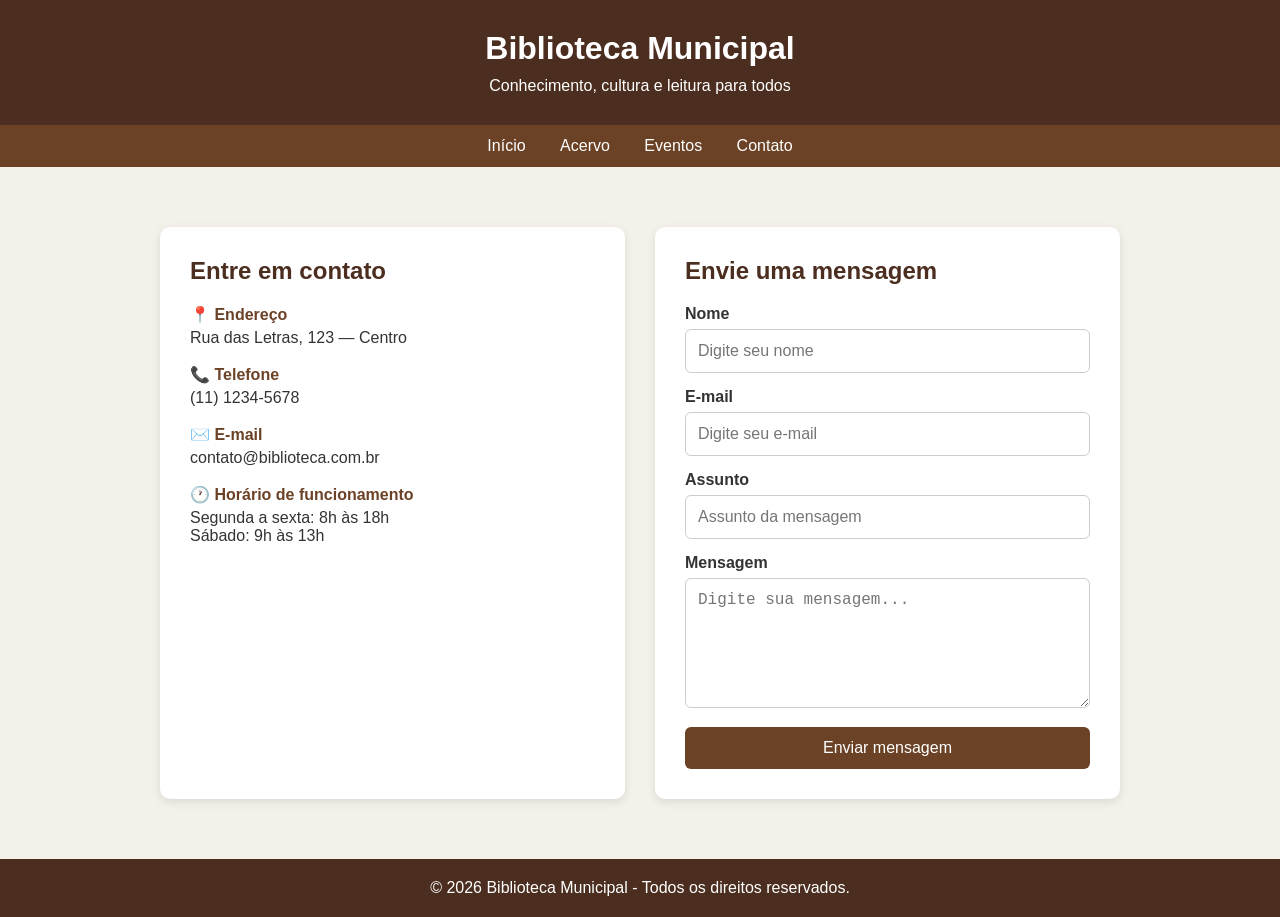
==== contato.html @ c2b4419c "contatos quase pronto alterar usuario" ====
<!DOCTYPE html>
<html lang="pt-BR">
<head>
    <meta charset="UTF-8">
    <meta name="viewport" content="width=device-width, initial-scale=1.0">
    <title>Contato - Biblioteca</title>

    <style>
        * {
            margin: 0;
            padding: 0;
            box-sizing: border-box;
        }

        body {
            font-family: Arial, sans-serif;
            background-color: #f4f1ea;
            color: #333;
        }

        header {
            background-color: #4b2e1f;
            color: white;
            text-align: center;
            padding: 30px 20px;
        }

        header h1 {
            margin-bottom: 10px;
        }

        nav {
            background-color: #6b4226;
            text-align: center;
            padding: 12px;
        }

        nav a {
            color: white;
            text-decoration: none;
            margin: 0 15px;
        }

        nav a:hover {
            text-decoration: underline;
        }

        main {
            max-width: 1000px;
            margin: 40px auto;
            padding: 20px;
        }

        .contato {
            display: grid;
            grid-template-columns: 1fr 1fr;
            gap: 30px;
        }

        .card {
            background-color: white;
            padding: 30px;
            border-radius: 10px;
            box-shadow: 0 3px 10px rgba(0,0,0,0.1);
        }

        .card h2 {
            color: #4b2e1f;
            margin-bottom: 20px;
        }

        .informacao {
            margin-bottom: 18px;
        }

        .informacao strong {
            display: block;
            margin-bottom: 5px;
            color: #6b4226;
        }

        label {
            display: block;
            margin-bottom: 6px;
            font-weight: bold;
        }

        input,
        textarea {
            width: 100%;
            padding: 12px;
            margin-bottom: 15px;
            border: 1px solid #ccc;
            border-radius: 6px;
            font-size: 16px;
        }

        textarea {
            height: 130px;
            resize: vertical;
        }

        button {
            width: 100%;
            padding: 12px;
            background-color: #6b4226;
            color: white;
            border: none;
            border-radius: 6px;
            font-size: 16px;
            cursor: pointer;
        }

        button:hover {
            background-color: #4b2e1f;
        }

        footer {
            margin-top: 40px;
            background-color: #4b2e1f;
            color: white;
            text-align: center;
            padding: 20px;
        }

        @media (max-width: 700px) {
            .contato {
                grid-template-columns: 1fr;
            }

            nav a {
                display: block;
                margin: 8px;
            }
        }
    </style>
</head>

<body>

    <header>
        <h1>Biblioteca Municipal</h1>
        <p>Conhecimento, cultura e leitura para todos</p>
    </header>

    <nav>
        <a href="index.html">Início</a>
        <a href="acervo.html">Acervo</a>
        <a href="eventos.html">Eventos</a>
        <a href="contato.html">Contato</a>
    </nav>

    <main>
        <div class="contato">

            <section class="card">
                <h2>Entre em contato</h2>

                <div class="informacao">
                    <strong>📍 Endereço</strong>
                    Rua das Letras, 123 — Centro
                </div>

                <div class="informacao">
                    <strong>📞 Telefone</strong>
                    (11) 1234-5678
                </div>

                <div class="informacao">
                    <strong>✉️ E-mail</strong>
                    contato@biblioteca.com.br
                </div>

                <div class="informacao">
                    <strong>🕐 Horário de funcionamento</strong>
                    Segunda a sexta: 8h às 18h<br>
                    Sábado: 9h às 13h
                </div>
            </section>

            <section class="card">
                <h2>Envie uma mensagem</h2>

                <form action="#" method="post">

                    <label for="nome">Nome</label>
                    <input type="text" id="nome" name="nome"
                           placeholder="Digite seu nome" required>

                    <label for="email">E-mail</label>
                    <input type="email" id="email" name="email"
                           placeholder="Digite seu e-mail" required>

                    <label for="assunto">Assunto</label>
                    <input type="text" id="assunto" name="assunto"
                           placeholder="Assunto da mensagem" required>

                    <label for="mensagem">Mensagem</label>
                    <textarea id="mensagem" name="mensagem"
                              placeholder="Digite sua mensagem..." required></textarea>

                    <button type="submit">Enviar mensagem</button>

                </form>
            </section>

        </div>
    </main>

    <footer>
        <p>&copy; 2026 Biblioteca Municipal - Todos os direitos reservados.</p>
    </footer>

</body>
</html>
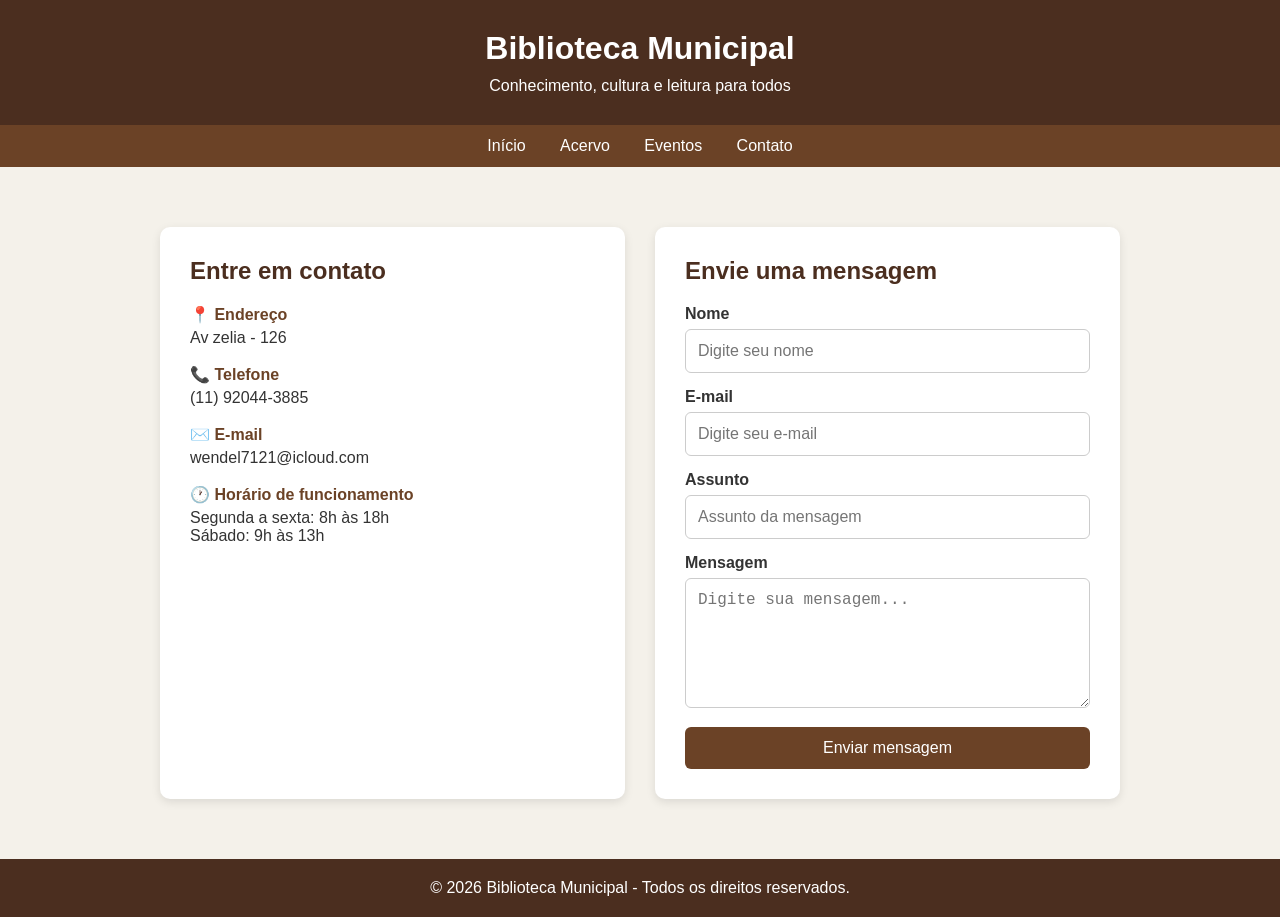
==== commit b837e716: "contato pronto e alterado" ====
--- a/contato.html
+++ b/contato.html
@@ -158,17 +158,17 @@
 
                 <div class="informacao">
                     <strong>📍 Endereço</strong>
-                    Rua das Letras, 123 — Centro
+                    Av zelia - 126
                 </div>
 
                 <div class="informacao">
                     <strong>📞 Telefone</strong>
-                    (11) 1234-5678
+                    (11) 92044-3885
                 </div>
 
                 <div class="informacao">
                     <strong>✉️ E-mail</strong>
-                    contato@biblioteca.com.br
+                    wendel7121@icloud.com
                 </div>
 
                 <div class="informacao">
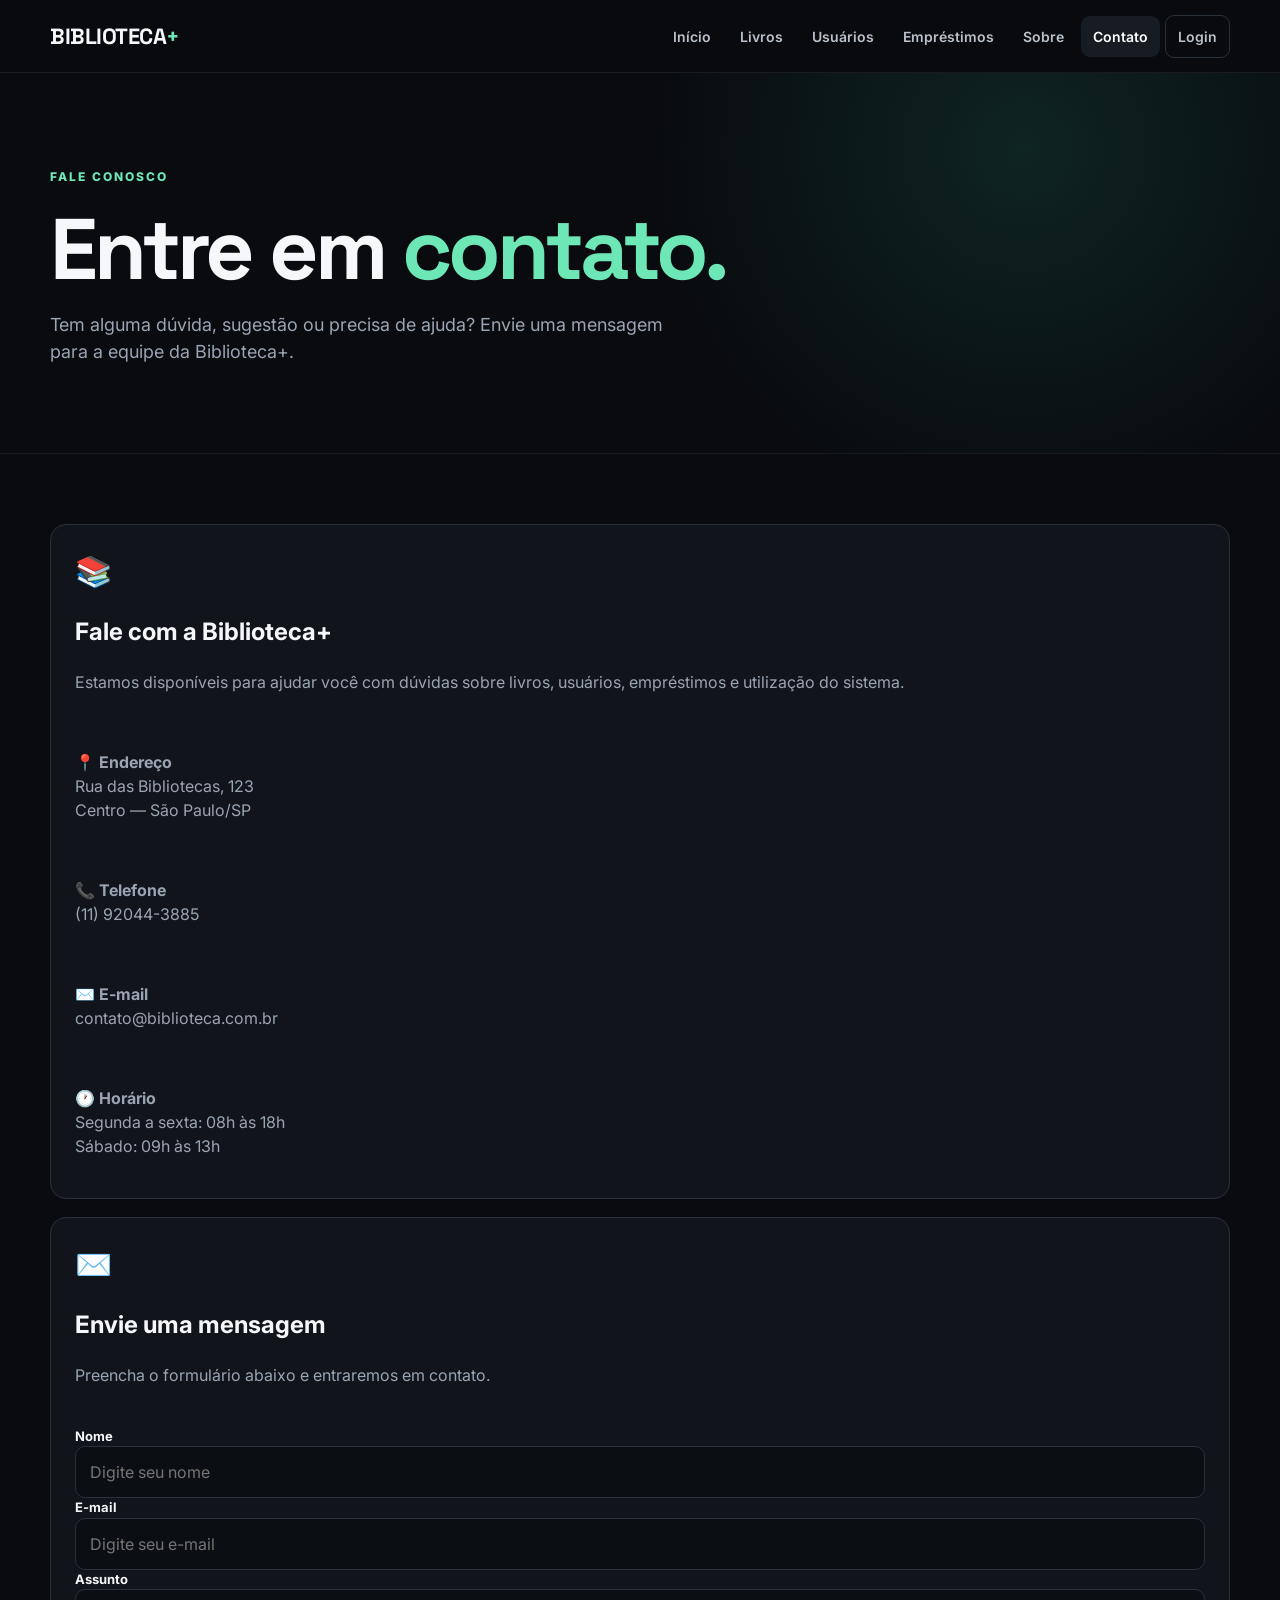
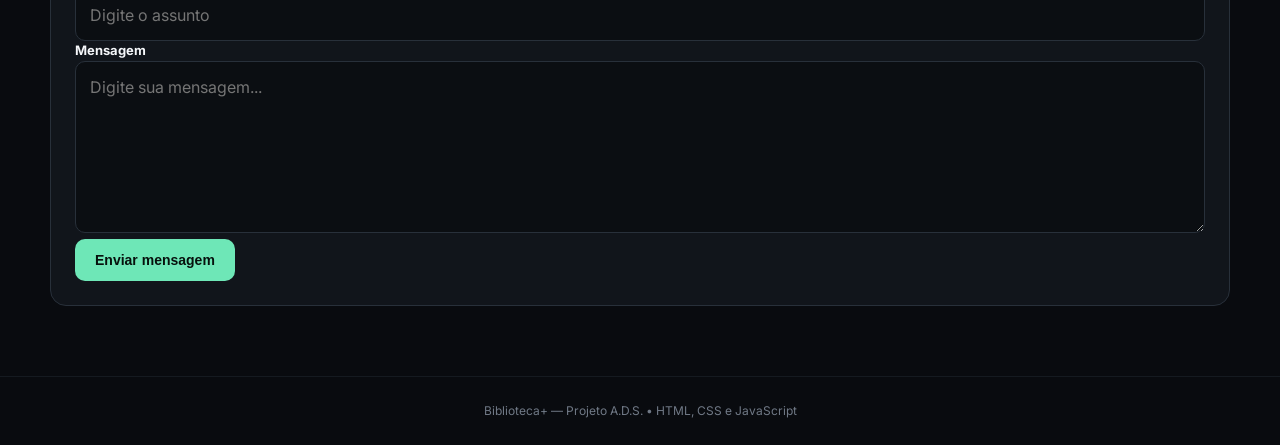
==== commit 93d5fbd9: "cor alterada" ====
--- a/contato.html
+++ b/contato.html
@@ -1,215 +1,258 @@
 <!DOCTYPE html>
 <html lang="pt-BR">
+
 <head>
     <meta charset="UTF-8">
     <meta name="viewport" content="width=device-width, initial-scale=1.0">
-    <title>Contato - Biblioteca</title>
-
-    <style>
-        * {
-            margin: 0;
-            padding: 0;
-            box-sizing: border-box;
-        }
-
-        body {
-            font-family: Arial, sans-serif;
-            background-color: #f4f1ea;
-            color: #333;
-        }
-
-        header {
-            background-color: #4b2e1f;
-            color: white;
-            text-align: center;
-            padding: 30px 20px;
-        }
-
-        header h1 {
-            margin-bottom: 10px;
-        }
-
-        nav {
-            background-color: #6b4226;
-            text-align: center;
-            padding: 12px;
-        }
-
-        nav a {
-            color: white;
-            text-decoration: none;
-            margin: 0 15px;
-        }
-
-        nav a:hover {
-            text-decoration: underline;
-        }
-
-        main {
-            max-width: 1000px;
-            margin: 40px auto;
-            padding: 20px;
-        }
-
-        .contato {
-            display: grid;
-            grid-template-columns: 1fr 1fr;
-            gap: 30px;
-        }
-
-        .card {
-            background-color: white;
-            padding: 30px;
-            border-radius: 10px;
-            box-shadow: 0 3px 10px rgba(0,0,0,0.1);
-        }
-
-        .card h2 {
-            color: #4b2e1f;
-            margin-bottom: 20px;
-        }
-
-        .informacao {
-            margin-bottom: 18px;
-        }
-
-        .informacao strong {
-            display: block;
-            margin-bottom: 5px;
-            color: #6b4226;
-        }
-
-        label {
-            display: block;
-            margin-bottom: 6px;
-            font-weight: bold;
-        }
-
-        input,
-        textarea {
-            width: 100%;
-            padding: 12px;
-            margin-bottom: 15px;
-            border: 1px solid #ccc;
-            border-radius: 6px;
-            font-size: 16px;
-        }
-
-        textarea {
-            height: 130px;
-            resize: vertical;
-        }
-
-        button {
-            width: 100%;
-            padding: 12px;
-            background-color: #6b4226;
-            color: white;
-            border: none;
-            border-radius: 6px;
-            font-size: 16px;
-            cursor: pointer;
-        }
-
-        button:hover {
-            background-color: #4b2e1f;
-        }
-
-        footer {
-            margin-top: 40px;
-            background-color: #4b2e1f;
-            color: white;
-            text-align: center;
-            padding: 20px;
-        }
-
-        @media (max-width: 700px) {
-            .contato {
-                grid-template-columns: 1fr;
-            }
-
-            nav a {
-                display: block;
-                margin: 8px;
-            }
-        }
-    </style>
+
+    <title>Biblioteca+ | Contato</title>
+
+    <link rel="stylesheet" href="style.css">
 </head>
 
 <body>
 
-    <header>
-        <h1>Biblioteca Municipal</h1>
-        <p>Conhecimento, cultura e leitura para todos</p>
+    <!-- CABEÇALHO -->
+    <header class="header">
+
+        <div class="container nav">
+
+            <a class="logo" href="index.html">
+                BIBLIOTECA<span>+</span>
+            </a>
+
+            <button class="menu-toggle" type="button">
+                ☰
+            </button>
+
+            <nav>
+
+                <a href="index.html">
+                    Início
+                </a>
+
+                <a href="livros.html">
+                    Livros
+                </a>
+
+                <a href="usuarios.html">
+                    Usuários
+                </a>
+
+                <a href="emprestimos.html">
+                    Empréstimos
+                </a>
+
+                <a href="sobre.html">
+                    Sobre
+                </a>
+
+                <a class="active" href="contato.html">
+                    Contato
+                </a>
+
+                <a
+                    id="loginLink"
+                    class="nav-login"
+                    href="login.html"
+                >
+                    Login
+                </a>
+
+            </nav>
+
+        </div>
+
     </header>
 
-    <nav>
-        <a href="index.html">Início</a>
-        <a href="acervo.html">Acervo</a>
-        <a href="eventos.html">Eventos</a>
-        <a href="contato.html">Contato</a>
-    </nav>
-
+
+    <!-- CONTEÚDO PRINCIPAL -->
     <main>
-        <div class="contato">
-
-            <section class="card">
-                <h2>Entre em contato</h2>
-
-                <div class="informacao">
-                    <strong>📍 Endereço</strong>
-                    Av zelia - 126
-                </div>
-
-                <div class="informacao">
-                    <strong>📞 Telefone</strong>
-                    (11) 92044-3885
-                </div>
-
-                <div class="informacao">
-                    <strong>✉️ E-mail</strong>
-                    wendel7121@icloud.com
-                </div>
-
-                <div class="informacao">
-                    <strong>🕐 Horário de funcionamento</strong>
-                    Segunda a sexta: 8h às 18h<br>
-                    Sábado: 9h às 13h
-                </div>
-            </section>
-
-            <section class="card">
-                <h2>Envie uma mensagem</h2>
-
-                <form action="#" method="post">
-
-                    <label for="nome">Nome</label>
-                    <input type="text" id="nome" name="nome"
-                           placeholder="Digite seu nome" required>
-
-                    <label for="email">E-mail</label>
-                    <input type="email" id="email" name="email"
-                           placeholder="Digite seu e-mail" required>
-
-                    <label for="assunto">Assunto</label>
-                    <input type="text" id="assunto" name="assunto"
-                           placeholder="Assunto da mensagem" required>
-
-                    <label for="mensagem">Mensagem</label>
-                    <textarea id="mensagem" name="mensagem"
-                              placeholder="Digite sua mensagem..." required></textarea>
-
-                    <button type="submit">Enviar mensagem</button>
-
-                </form>
-            </section>
+
+        <!-- TÍTULO -->
+        <section class="hero">
+
+            <div class="container">
+
+                <span class="badge">
+                    FALE CONOSCO
+                </span>
+
+                <h1>
+                    Entre em <strong>contato.</strong>
+                </h1>
+
+                <p>
+                    Tem alguma dúvida, sugestão ou precisa de ajuda?
+                    Envie uma mensagem para a equipe da Biblioteca+.
+                </p>
+
+            </div>
+
+        </section>
+
+
+        <!-- CONTATO -->
+        <section class="container section">
+
+            <div class="cards">
+
+                <!-- INFORMAÇÕES -->
+                <article class="card">
+
+                    <span class="icon">
+                        📚
+                    </span>
+
+                    <h2>
+                        Fale com a Biblioteca+
+                    </h2>
+
+                    <p>
+                        Estamos disponíveis para ajudar você
+                        com dúvidas sobre livros, usuários,
+                        empréstimos e utilização do sistema.
+                    </p>
+
+                    <br>
+
+                    <p>
+                        <strong>📍 Endereço</strong><br>
+                        Rua das Bibliotecas, 123<br>
+                        Centro — São Paulo/SP
+                    </p>
+
+                    <br>
+
+                    <p>
+                        <strong>📞 Telefone</strong><br>
+                        (11) 92044-3885
+                    </p>
+
+                    <br>
+
+                    <p>
+                        <strong>✉️ E-mail</strong><br>
+                        contato@biblioteca.com.br
+                    </p>
+
+                    <br>
+
+                    <p>
+                        <strong>🕐 Horário</strong><br>
+                        Segunda a sexta: 08h às 18h<br>
+                        Sábado: 09h às 13h
+                    </p>
+
+                </article>
+
+
+                <!-- FORMULÁRIO -->
+                <article class="card">
+
+                    <span class="icon">
+                        ✉️
+                    </span>
+
+                    <h2>
+                        Envie uma mensagem
+                    </h2>
+
+                    <p>
+                        Preencha o formulário abaixo e
+                        entraremos em contato.
+                    </p>
+
+                    <br>
+
+                    <form action="#" method="post">
+
+                        <label for="nome">
+                            Nome
+                        </label>
+
+                        <input
+                            type="text"
+                            id="nome"
+                            name="nome"
+                            placeholder="Digite seu nome"
+                            required
+                        >
+
+
+                        <label for="email">
+                            E-mail
+                        </label>
+
+                        <input
+                            type="email"
+                            id="email"
+                            name="email"
+                            placeholder="Digite seu e-mail"
+                            required
+                        >
+
+
+                        <label for="assunto">
+                            Assunto
+                        </label>
+
+                        <input
+                            type="text"
+                            id="assunto"
+                            name="assunto"
+                            placeholder="Digite o assunto"
+                            required
+                        >
+
+
+                        <label for="mensagem">
+                            Mensagem
+                        </label>
+
+                        <textarea
+                            id="mensagem"
+                            name="mensagem"
+                            placeholder="Digite sua mensagem..."
+                            rows="6"
+                            required
+                        ></textarea>
+
+
+                        <button
+                            type="submit"
+                            class="btn primary"
+                        >
+                            Enviar mensagem
+                        </button>
+
+                    </form>
+
+                </article>
+
+            </div>
+
+        </section>
+
+    </main>
+
+
+    <!-- RODAPÉ -->
+    <footer>
+
+        <div class="container">
+
+            Biblioteca+ — Projeto A.D.S.
+            • HTML, CSS e JavaScript
 
         </div>
-    </main>
-
-    <footer>
-        <p>&copy; 2026 Biblioteca Municipal - Todos os direitos reservados.</p>
+
     </footer>
 
+
+    <!-- JAVASCRIPT -->
+    <script src="../JS/script.js"></script>
+
 </body>
+
 </html>
--- a/style.css
+++ b/style.css
@@ -0,0 +1,651 @@
+@import url('https://fonts.googleapis.com/css2?family=Inter:wght@400;500;600;700;800&family=Space+Grotesk:wght@500;600;700&display=swap');
+
+/* =========================
+   CONFIGURAÇÕES GERAIS
+========================= */
+
+:root {
+    --bg: #090b0f;
+    --panel: #11151b;
+    --text: #f5f7fa;
+    --muted: #9aa4b2;
+    --line: #28303a;
+    --primary: #6ee7b7;
+    --danger: #fb7185;
+    --max: 1180px;
+}
+
+* {
+    box-sizing: border-box;
+}
+
+html {
+    scroll-behavior: smooth;
+}
+
+body {
+    margin: 0;
+    background: var(--bg);
+    color: var(--text);
+    font-family: "Inter", Arial, sans-serif;
+    line-height: 1.5;
+}
+
+a {
+    color: inherit;
+    text-decoration: none;
+}
+
+.container {
+    width: min(var(--max), calc(100% - 40px));
+    margin: auto;
+}
+
+/* =========================
+   HEADER
+========================= */
+
+.header {
+    position: sticky;
+    top: 0;
+    z-index: 50;
+    background: rgba(9, 11, 15, 0.93);
+    backdrop-filter: blur(14px);
+    border-bottom: 1px solid rgba(255, 255, 255, 0.07);
+}
+
+.nav {
+    min-height: 72px;
+    display: flex;
+    align-items: center;
+    justify-content: space-between;
+    gap: 20px;
+}
+
+.logo {
+    font-family: "Space Grotesk", sans-serif;
+    font-size: 22px;
+    font-weight: 800;
+    letter-spacing: -0.5px;
+}
+
+.logo span {
+    color: var(--primary);
+}
+
+nav {
+    display: flex;
+    align-items: center;
+    gap: 5px;
+}
+
+nav a {
+    padding: 10px 12px;
+    color: #b9c1cb;
+    border-radius: 9px;
+    font-size: 14px;
+    font-weight: 600;
+    transition: 0.2s ease;
+}
+
+nav a:hover,
+nav a.active {
+    background: #171c23;
+    color: #fff;
+}
+
+.nav-login {
+    border: 1px solid var(--line);
+}
+
+/* BOTÃO MENU MOBILE */
+
+.menu-toggle {
+    display: none;
+    background: transparent;
+    border: 0;
+    color: #fff;
+    font-size: 26px;
+    cursor: pointer;
+}
+
+/* =========================
+   HERO
+========================= */
+
+.hero {
+    padding: 90px 0 70px;
+    border-bottom: 1px solid #151a20;
+    background:
+        radial-gradient(
+            circle at 80% 20%,
+            rgba(52, 211, 153, 0.13),
+            transparent 35%
+        );
+}
+
+.hero-grid {
+    display: grid;
+    grid-template-columns: 1.5fr 0.8fr;
+    gap: 70px;
+    align-items: center;
+}
+
+.badge,
+.eyebrow {
+    color: var(--primary);
+    font-weight: 800;
+    font-size: 12px;
+    letter-spacing: 2px;
+}
+
+.hero h1 {
+    font-family: "Space Grotesk", sans-serif;
+    font-size: clamp(46px, 7vw, 86px);
+    line-height: 0.98;
+    letter-spacing: -4px;
+    margin: 20px 0;
+}
+
+.hero h1 strong {
+    color: var(--primary);
+}
+
+.hero p {
+    max-width: 650px;
+    color: var(--muted);
+    font-size: 18px;
+}
+
+/* =========================
+   BOTÕES
+========================= */
+
+.actions {
+    display: flex;
+    gap: 12px;
+    margin-top: 28px;
+}
+
+.btn {
+    display: inline-flex;
+    align-items: center;
+    justify-content: center;
+    border: 0;
+    border-radius: 10px;
+    padding: 13px 20px;
+    font-weight: 800;
+    cursor: pointer;
+    font-size: 14px;
+    transition: 0.2s ease;
+}
+
+.btn:hover {
+    transform: translateY(-2px);
+}
+
+.btn.primary {
+    background: var(--primary);
+    color: #07110d;
+}
+
+.btn.secondary {
+    background: transparent;
+    color: #fff;
+    border: 1px solid var(--line);
+}
+
+.btn.full {
+    width: 100%;
+}
+
+/* =========================
+   CARD PRINCIPAL
+========================= */
+
+.hero-card {
+    background: linear-gradient(145deg, #171d24, #0e1116);
+    border: 1px solid var(--line);
+    border-radius: 24px;
+    padding: 34px;
+    box-shadow: 0 20px 60px rgba(0, 0, 0, 0.5);
+}
+
+.book-icon {
+    font-size: 54px;
+}
+
+.hero-card h2 {
+    font-family: "Space Grotesk", sans-serif;
+    font-size: 30px;
+}
+
+.hero-card p {
+    color: var(--muted);
+}
+
+/* =========================
+   ESTATÍSTICAS
+========================= */
+
+.mini-stats {
+    display: flex;
+    gap: 12px;
+}
+
+.mini-stats div {
+    flex: 1;
+    background: #0a0d11;
+    border: 1px solid var(--line);
+    padding: 15px;
+    border-radius: 12px;
+}
+
+.mini-stats strong {
+    display: block;
+    font-size: 24px;
+}
+
+.mini-stats span {
+    color: var(--muted);
+    font-size: 12px;
+}
+
+/* =========================
+   SEÇÕES
+========================= */
+
+.section,
+.page {
+    padding: 70px 0;
+}
+
+.section-title {
+    margin-bottom: 28px;
+}
+
+.section-title span {
+    color: var(--primary);
+    font-size: 12px;
+    font-weight: 800;
+    letter-spacing: 2px;
+}
+
+.section-title h2,
+.page-head h1,
+.about-hero h1 {
+    font-family: "Space Grotesk", sans-serif;
+    font-size: 42px;
+    margin: 7px 0;
+}
+
+/* =========================
+   CARDS
+========================= */
+
+.cards {
+    display: grid;
+    gap: 18px;
+}
+
+.cards.three {
+    grid-template-columns: repeat(3, 1fr);
+}
+
+.cards.two {
+    grid-template-columns: repeat(2, 1fr);
+}
+
+.card,
+.panel {
+    background: var(--panel);
+    border: 1px solid var(--line);
+    border-radius: 16px;
+    padding: 24px;
+    transition: 0.2s ease;
+}
+
+.card:hover,
+.panel:hover {
+    border-color: #3b4653;
+    transform: translateY(-3px);
+}
+
+.card p,
+.about-hero p,
+.page-head p {
+    color: var(--muted);
+}
+
+.icon {
+    font-size: 30px;
+}
+
+/* =========================
+   PÁGINAS
+========================= */
+
+.page {
+    min-height: calc(100vh - 145px);
+}
+
+.page-head {
+    display: flex;
+    justify-content: space-between;
+    align-items: end;
+    gap: 20px;
+    margin-bottom: 28px;
+}
+
+/* =========================
+   BARRA DE PESQUISA
+========================= */
+
+.toolbar {
+    margin-bottom: 18px;
+}
+
+.toolbar input {
+    max-width: 600px;
+}
+
+/* =========================
+   FORMULÁRIOS
+========================= */
+
+input,
+select,
+textarea {
+    width: 100%;
+    background: #0b0e12;
+    color: #fff;
+    border: 1px solid var(--line);
+    border-radius: 10px;
+    padding: 13px 14px;
+    font: inherit;
+    outline: none;
+}
+
+input:focus,
+select:focus,
+textarea:focus {
+    border-color: var(--primary);
+}
+
+label {
+    display: flex;
+    flex-direction: column;
+    gap: 7px;
+    font-size: 13px;
+    font-weight: 700;
+}
+
+.form-grid {
+    display: grid;
+    grid-template-columns: repeat(2, 1fr);
+    gap: 18px;
+}
+
+.form-actions {
+    grid-column: 1 / -1;
+    display: flex;
+    gap: 10px;
+}
+
+.hidden {
+    display: none;
+}
+
+.message {
+    min-height: 20px;
+    color: var(--primary);
+}
+
+/* =========================
+   TABELAS
+========================= */
+
+.table-wrap {
+    overflow: auto;
+    background: var(--panel);
+    border: 1px solid var(--line);
+    border-radius: 16px;
+}
+
+.data-table {
+    width: 100%;
+    border-collapse: collapse;
+    min-width: 650px;
+}
+
+.data-table th,
+.data-table td {
+    text-align: left;
+    padding: 15px 17px;
+    border-bottom: 1px solid var(--line);
+}
+
+.data-table th {
+    color: #9da7b3;
+    font-size: 12px;
+    text-transform: uppercase;
+}
+
+.table-actions {
+    display: flex;
+    gap: 7px;
+}
+
+.small-btn {
+    padding: 8px 10px;
+    border-radius: 8px;
+    border: 1px solid var(--line);
+    background: #171c23;
+    color: #fff;
+    cursor: pointer;
+}
+
+.small-btn.delete {
+    color: #fecdd3;
+}
+
+.empty {
+    padding: 35px;
+    text-align: center;
+    color: var(--muted);
+}
+
+/* =========================
+   SOBRE
+========================= */
+
+.about-hero {
+    max-width: 820px;
+    margin-bottom: 30px;
+}
+
+.about-hero h1 {
+    font-size: clamp(40px, 6vw, 68px);
+    line-height: 1.03;
+}
+
+/* =========================
+   CONTATO
+========================= */
+
+.contact-grid {
+    display: grid;
+    grid-template-columns: 0.8fr 1.2fr;
+    gap: 18px;
+}
+
+/* =========================
+   FOOTER
+========================= */
+
+footer {
+    border-top: 1px solid #151a20;
+    padding: 25px 0;
+    color: #707986;
+    font-size: 12px;
+    text-align: center;
+}
+
+/* =========================
+   LOGIN / CADASTRO
+========================= */
+
+.auth-page {
+    min-height: 100vh;
+    display: grid;
+    place-items: center;
+    padding: 30px;
+    background:
+        radial-gradient(
+            circle at top,
+            rgba(110, 231, 183, 0.08),
+            transparent 35%
+        );
+}
+
+.auth-box {
+    width: min(470px, 100%);
+    background: var(--panel);
+    border: 1px solid var(--line);
+    border-radius: 22px;
+    padding: 38px;
+    box-shadow: 0 25px 80px rgba(0, 0, 0, 0.5);
+}
+
+.auth-box.wide {
+    width: min(650px, 100%);
+}
+
+.auth-box h1 {
+    font-family: "Space Grotesk", sans-serif;
+    font-size: 32px;
+    margin: 28px 0 5px;
+}
+
+.muted {
+    color: var(--muted);
+}
+
+.auth-box form {
+    margin-top: 25px;
+    display: grid;
+    gap: 17px;
+}
+
+.auth-bottom {
+    text-align: center;
+    color: var(--muted);
+    margin-top: 24px;
+}
+
+.auth-bottom a {
+    color: var(--primary);
+    font-weight: 800;
+}
+
+.back {
+    display: block;
+    text-align: center;
+    color: #9aa4b2;
+    margin-top: 22px;
+}
+
+/* =========================
+   RESPONSIVO
+========================= */
+
+@media (max-width: 850px) {
+
+    .hero-grid {
+        grid-template-columns: 1fr;
+    }
+
+    .cards.three,
+    .cards.two,
+    .contact-grid {
+        grid-template-columns: 1fr;
+    }
+
+    nav {
+        display: none;
+        position: absolute;
+        left: 20px;
+        right: 20px;
+        top: 72px;
+        background: #11151b;
+        border: 1px solid var(--line);
+        padding: 10px;
+        border-radius: 12px;
+        flex-direction: column;
+    }
+
+    .nav.menu-open nav {
+        display: flex;
+    }
+
+    .menu-toggle {
+        display: block;
+    }
+
+    .page-head {
+        align-items: flex-start;
+        flex-direction: column;
+    }
+
+    .form-grid {
+        grid-template-columns: 1fr;
+    }
+
+    .hero h1 {
+        letter-spacing: -2px;
+    }
+
+    .actions {
+        flex-direction: column;
+    }
+
+    .actions .btn {
+        width: 100%;
+    }
+}
+
+/* =========================
+   CELULAR PEQUENO
+========================= */
+
+@media (max-width: 500px) {
+
+    .container {
+        width: min(100% - 24px, var(--max));
+    }
+
+    .hero {
+        padding: 60px 0 50px;
+    }
+
+    .hero h1 {
+        font-size: 46px;
+    }
+
+    .hero-card {
+        padding: 25px;
+    }
+
+    .section,
+    .page {
+        padding: 50px 0;
+    }
+
+    .auth-box {
+        padding: 25px;
+    }
+
+    .mini-stats {
+        flex-direction: column;
+    }
+}
